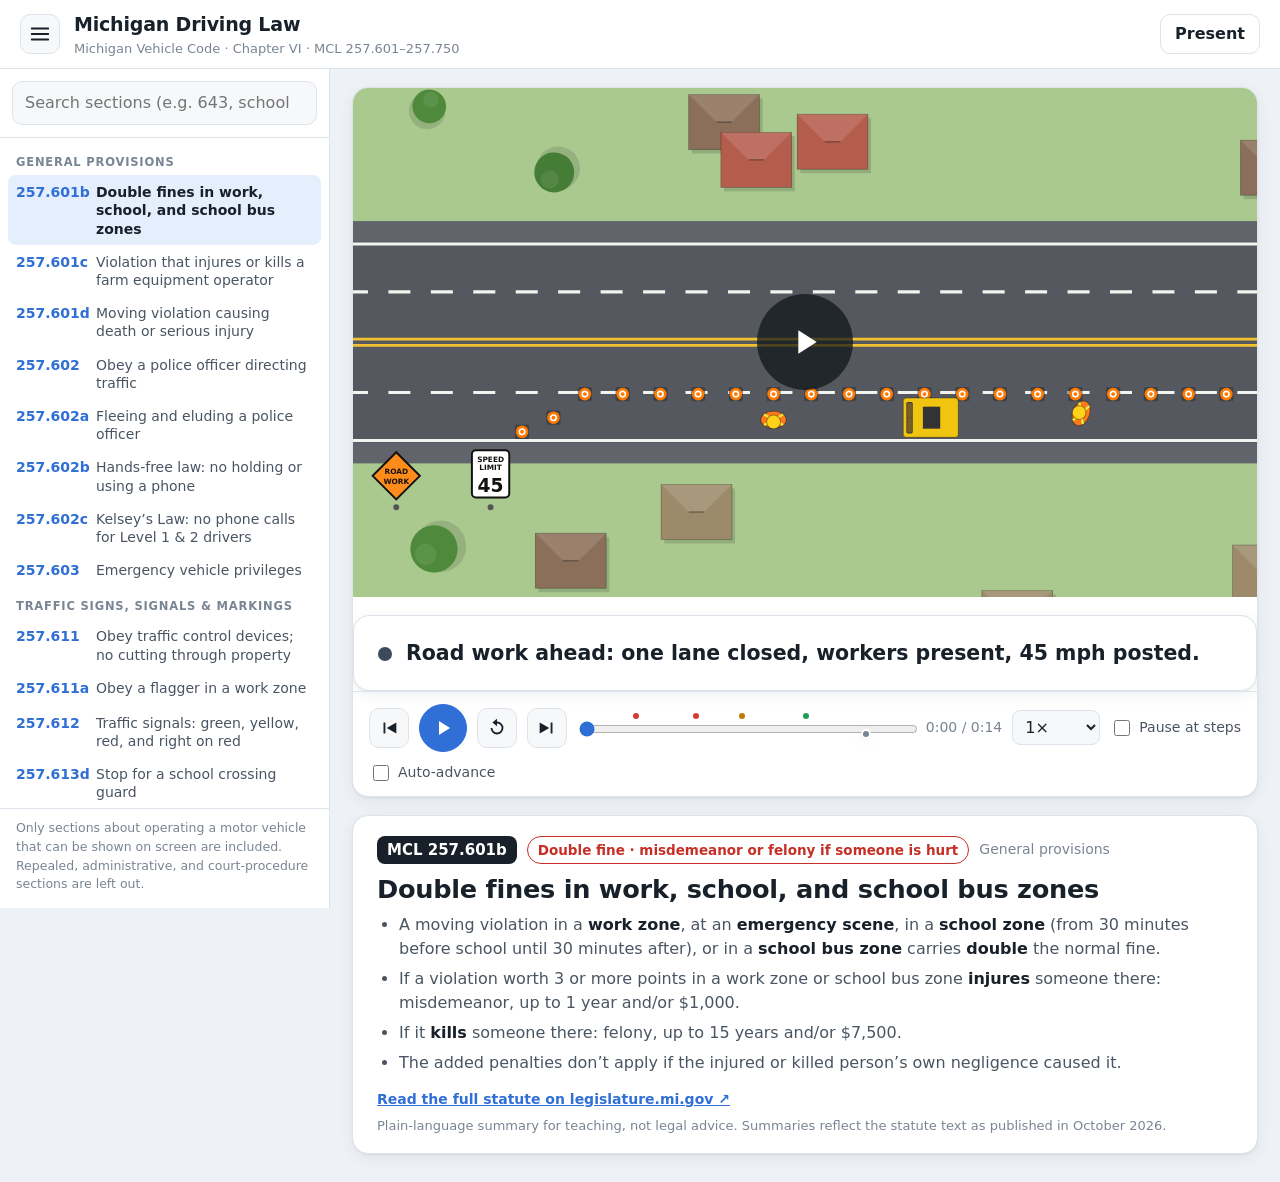
==== index.html @ d057d591 "Add animated walkthrough of MCL Chapter VI 114 narrated scenes covering MCL 257.601b-257.725, with p" ====
<!doctype html>
<html lang="en">
<head>
  <meta charset="utf-8">
  <meta name="viewport" content="width=device-width, initial-scale=1">
  <title>Michigan Driving Law</title>
  <meta name="description" content="Animated walkthrough of the Michigan Vehicle Code, Chapter VI (MCL 257.601 to 257.750), for classroom use.">
  <link rel="stylesheet" href="css/app.css?v=1">
</head>
<body>
  <header class="top">
    <button class="icon-btn nav-toggle" id="navToggle" aria-label="Show section list" aria-expanded="false">
      <svg viewBox="0 0 24 24" width="22" height="22" aria-hidden="true"><path d="M3 6h18M3 12h18M3 18h18" stroke="currentColor" stroke-width="2" stroke-linecap="round"/></svg>
    </button>
    <div class="brand">
      <div class="brand-title">Michigan Driving Law</div>
      <div class="brand-sub">Michigan Vehicle Code · Chapter VI · MCL 257.601–257.750</div>
    </div>
    <div class="top-actions">
      <button class="btn ghost" id="presentBtn" title="Presentation mode (F)">Present</button>
    </div>
  </header>

  <div class="layout">
    <aside class="nav" id="nav" aria-label="Sections">
      <div class="nav-search">
        <input id="search" type="search" placeholder="Search sections (e.g. 643, school bus)" autocomplete="off">
      </div>
      <div class="nav-list" id="navList"></div>
      <p class="nav-foot">Only sections about operating a motor vehicle that can be shown on screen are included. Repealed, administrative, and court-procedure sections are left out.</p>
    </aside>

    <main class="main" id="main">
      <div class="stage-card">
        <div class="stage-wrap">
          <svg id="stage" role="img" aria-label="Animated traffic scene"></svg>
          <button class="big-play" id="bigPlay" aria-label="Play">
            <svg viewBox="0 0 24 24" width="40" height="40" aria-hidden="true"><path d="M8 5v14l11-7z" fill="currentColor"/></svg>
          </button>
        </div>
        <div class="caption" id="caption" aria-live="polite"><span class="cap-dot"></span><span class="cap-text"></span></div>
        <div class="controls">
          <button class="icon-btn" id="prevSec" title="Previous section (←)" aria-label="Previous section">
            <svg viewBox="0 0 24 24" width="22" height="22" aria-hidden="true"><path d="M6 6h2v12H6zM20 6v12L9.5 12z" fill="currentColor"/></svg>
          </button>
          <button class="icon-btn primary" id="play" title="Play / pause (Space)" aria-label="Play">
            <svg class="i-play" viewBox="0 0 24 24" width="24" height="24" aria-hidden="true"><path d="M8 5v14l11-7z" fill="currentColor"/></svg>
            <svg class="i-pause" viewBox="0 0 24 24" width="24" height="24" aria-hidden="true"><path d="M6 5h4v14H6zM14 5h4v14h-4z" fill="currentColor"/></svg>
          </button>
          <button class="icon-btn" id="restart" title="Restart (R)" aria-label="Restart">
            <svg viewBox="0 0 24 24" width="22" height="22" aria-hidden="true"><path d="M12 5V2L7 6l5 4V7a5 5 0 1 1-5 5H5a7 7 0 1 0 7-7z" fill="currentColor"/></svg>
          </button>
          <button class="icon-btn" id="nextSec" title="Next section (→)" aria-label="Next section">
            <svg viewBox="0 0 24 24" width="22" height="22" aria-hidden="true"><path d="M16 6h2v12h-2zM4 6v12l10.5-6z" fill="currentColor"/></svg>
          </button>
          <div class="scrub">
            <div class="ticks" id="ticks"></div>
            <input id="scrub" type="range" min="0" max="10" step="0.01" value="0" aria-label="Scene time">
          </div>
          <span class="time" id="time">0:00</span>
          <select id="speed" aria-label="Playback speed" title="Playback speed">
            <option value="0.5">0.5×</option>
            <option value="0.75">0.75×</option>
            <option value="1" selected>1×</option>
            <option value="1.5">1.5×</option>
          </select>
          <label class="toggle" title="Pause at each new caption so you can discuss it">
            <input type="checkbox" id="stepMode"> <span>Pause at steps</span>
          </label>
          <label class="toggle" title="Go to the next section when this one ends">
            <input type="checkbox" id="autoNext"> <span>Auto-advance</span>
          </label>
        </div>
      </div>

      <section class="info" id="info">
        <div class="info-head">
          <span class="sec-badge" id="secBadge">MCL 257.601</span>
          <span class="chip" id="penalty"></span>
          <span class="div-name" id="divName"></span>
        </div>
        <h1 id="secTitle"></h1>
        <ul class="rules" id="rules"></ul>
        <p class="src">
          <a id="srcLink" href="#" target="_blank" rel="noopener">Read the full statute on legislature.mi.gov ↗</a>
          <span class="disclaimer">Plain-language summary for teaching, not legal advice. Summaries reflect the statute text as published in October 2026.</span>
        </p>
      </section>
    </main>
  </div>

  <script src="js/engine.js?v=1"></script>
  <script src="js/kit.js?v=1"></script>
  <script src="js/scenes/general.js?v=1"></script>
  <script src="js/scenes/signals.js?v=1"></script>
  <script src="js/scenes/accidents.js?v=1"></script>
  <script src="js/scenes/owi.js?v=1"></script>
  <script src="js/scenes/speed.js?v=1"></script>
  <script src="js/scenes/lanes.js?v=1"></script>
  <script src="js/scenes/rightofway.js?v=1"></script>
  <script src="js/scenes/motorcycles.js?v=1"></script>
  <script src="js/scenes/stops.js?v=1"></script>
  <script src="js/scenes/parking.js?v=1"></script>
  <script src="js/scenes/misc.js?v=1"></script>
  <script src="js/scenes/equipment.js?v=1"></script>
  <script src="js/scenes/size.js?v=1"></script>
  <script src="js/app.js?v=1"></script>
</body>
</html>
---- css/app.css ----
:root {
  --bg: #eef1f5;
  --panel: #ffffff;
  --panel-2: #f6f8fa;
  --ink: #18202a;
  --ink-2: #4a5563;
  --ink-3: #7a8594;
  --line: #dde3ea;
  --accent: #2f6fd6;
  --accent-ink: #ffffff;
  --sel: #e5eefc;
  --good: #1f9d55;
  --bad: #d63a2f;
  --warn: #c27a06;
  --info: #3b4a5c;
  --civil: #2f6fd6;
  --misd: #c27a06;
  --felony: #c62f25;
  --shadow: 0 1px 2px rgba(16, 24, 40, .06), 0 4px 16px rgba(16, 24, 40, .06);
  color-scheme: light;
}
@media (prefers-color-scheme: dark) {
  :root:not([data-theme="light"]) {
    --bg: #0f141a;
    --panel: #171d25;
    --panel-2: #1d242e;
    --ink: #e8edf3;
    --ink-2: #b3bdc9;
    --ink-3: #8592a2;
    --line: #2a3340;
    --accent: #5b93f0;
    --accent-ink: #0b1220;
    --sel: #1f2c42;
    --good: #3ec27a;
    --bad: #f0645a;
    --warn: #e7a33a;
    --info: #9fb0c4;
    --civil: #6aa0f5;
    --misd: #e7a33a;
    --felony: #f0645a;
    --shadow: 0 1px 2px rgba(0, 0, 0, .3), 0 6px 20px rgba(0, 0, 0, .25);
    color-scheme: dark;
  }
}
:root[data-theme="dark"] {
  --bg: #0f141a; --panel: #171d25; --panel-2: #1d242e; --ink: #e8edf3; --ink-2: #b3bdc9; --ink-3: #8592a2;
  --line: #2a3340; --accent: #5b93f0; --accent-ink: #0b1220; --sel: #1f2c42; --good: #3ec27a; --bad: #f0645a;
  --warn: #e7a33a; --info: #9fb0c4; --civil: #6aa0f5; --misd: #e7a33a; --felony: #f0645a;
  --shadow: 0 1px 2px rgba(0, 0, 0, .3), 0 6px 20px rgba(0, 0, 0, .25);
  color-scheme: dark;
}

* { box-sizing: border-box; }
html, body { margin: 0; height: 100%; }
body {
  background: var(--bg);
  color: var(--ink);
  font: 16px/1.5 system-ui, -apple-system, "Segoe UI", Roboto, Arial, sans-serif;
  display: flex; flex-direction: column;
}
button, input, select { font: inherit; color: inherit; }

/* Header */
.top {
  display: flex; align-items: center; gap: 14px;
  padding: 10px 20px; background: var(--panel); border-bottom: 1px solid var(--line);
  position: sticky; top: env(safe-area-inset-top, 0px); z-index: 20;
}
.brand-title { font-weight: 800; font-size: 19px; letter-spacing: -.01em; }
.brand-sub { color: var(--ink-3); font-size: 13px; }
.top-actions { margin-left: auto; display: flex; gap: 8px; }
.nav-toggle { display: none; }

.btn {
  border: 1px solid var(--line); background: var(--panel-2); border-radius: 10px;
  padding: 7px 14px; font-weight: 600; cursor: pointer;
}
.btn:hover { border-color: var(--accent); }
.btn.ghost { background: transparent; }

.icon-btn {
  display: inline-grid; place-items: center; width: 40px; height: 40px; border-radius: 10px;
  border: 1px solid var(--line); background: var(--panel-2); cursor: pointer; flex: none;
}
.icon-btn:hover { border-color: var(--accent); }
.icon-btn.primary { background: var(--accent); color: var(--accent-ink); border-color: var(--accent); width: 48px; height: 48px; border-radius: 50%; }
.icon-btn .i-pause { display: none; }
.playing .icon-btn .i-play { display: none; }
.playing .icon-btn .i-pause { display: block; }
:focus-visible { outline: 3px solid var(--accent); outline-offset: 2px; }

/* Layout */
.layout { flex: 1; display: grid; grid-template-columns: 330px minmax(0, 1fr); min-height: 0; }
.nav {
  border-right: 1px solid var(--line); background: var(--panel);
  display: flex; flex-direction: column; min-height: 0; height: calc(100vh - 61px); position: sticky; top: 61px;
}
.nav-search { padding: 12px; border-bottom: 1px solid var(--line); }
.nav-search input {
  width: 100%; padding: 9px 12px; border-radius: 10px; border: 1px solid var(--line); background: var(--panel-2);
}
.nav-list { overflow-y: auto; flex: 1; padding: 6px 8px 16px; }
.nav-group { margin-top: 10px; }
.nav-group h3 {
  font-size: 11.5px; text-transform: uppercase; letter-spacing: .07em; color: var(--ink-3);
  margin: 10px 8px 4px; font-weight: 700;
}
.nav-item {
  display: grid; grid-template-columns: 74px 1fr; gap: 6px; align-items: baseline;
  width: 100%; text-align: left; border: 0; background: transparent; padding: 7px 8px; border-radius: 8px; cursor: pointer;
}
.nav-item:hover { background: var(--panel-2); }
.nav-item.active { background: var(--sel); }
.nav-item .n { font-variant-numeric: tabular-nums; font-weight: 700; color: var(--accent); font-size: 14px; }
.nav-item .t { font-size: 14px; color: var(--ink-2); line-height: 1.3; }
.nav-item.active .t { color: var(--ink); font-weight: 600; }
.nav-foot { font-size: 12.5px; color: var(--ink-3); padding: 10px 16px 14px; margin: 0; border-top: 1px solid var(--line); }

.main { padding: 18px 22px 28px; min-width: 0; max-width: 1500px; width: 100%; margin: 0 auto; }

/* Stage */
.stage-card { background: var(--panel); border: 1px solid var(--line); border-radius: 16px; box-shadow: var(--shadow); overflow: hidden; }
.stage-wrap { position: relative; background: #20262e; }
#stage { display: block; width: 100%; aspect-ratio: 16 / 9; height: auto; }
.big-play {
  position: absolute; inset: 0; margin: auto; width: 96px; height: 96px; border-radius: 50%;
  border: 0; background: rgba(15, 20, 26, .72); color: #fff; cursor: pointer; display: grid; place-items: center;
  transition: opacity .2s, transform .2s;
}
.big-play:hover { transform: scale(1.05); }
.playing .big-play, .started .big-play { opacity: 0; pointer-events: none; }

.caption {
  display: flex; align-items: center; gap: 14px; min-height: 76px;
  padding: 14px 22px; border-top: 1px solid var(--line); background: var(--panel-2);
  font-size: clamp(18px, 1.6vw, 24px); font-weight: 650; line-height: 1.3;
}
.cap-dot { width: 14px; height: 14px; border-radius: 50%; background: var(--info); flex: none; }
.caption.good .cap-dot { background: var(--good); }
.caption.bad .cap-dot { background: var(--bad); }
.caption.warn .cap-dot { background: var(--warn); }
.caption.good .cap-text::before { content: "✓ "; color: var(--good); }
.caption.bad .cap-text::before { content: "✕ "; color: var(--bad); }

.controls {
  display: flex; align-items: center; gap: 10px; flex-wrap: wrap;
  padding: 12px 16px; border-top: 1px solid var(--line);
}
.scrub { position: relative; flex: 1 1 240px; min-width: 160px; padding-top: 8px; }
.scrub input { width: 100%; accent-color: var(--accent); }
.ticks { position: absolute; left: 8px; right: 8px; top: 0; height: 8px; }
.ticks button {
  position: absolute; top: 0; width: 10px; height: 10px; margin-left: -5px; border-radius: 50%;
  border: 2px solid var(--panel); background: var(--ink-3); padding: 0; cursor: pointer;
}
.ticks button.good { background: var(--good); }
.ticks button.bad { background: var(--bad); }
.ticks button.warn { background: var(--warn); }
.time { font-variant-numeric: tabular-nums; color: var(--ink-3); font-size: 14px; min-width: 76px; }
select { border: 1px solid var(--line); background: var(--panel-2); border-radius: 8px; padding: 6px 8px; }
.toggle { display: inline-flex; align-items: center; gap: 6px; font-size: 14px; color: var(--ink-2); cursor: pointer; user-select: none; }
.toggle input { accent-color: var(--accent); width: 16px; height: 16px; }

/* Info */
.info {
  margin-top: 18px; background: var(--panel); border: 1px solid var(--line); border-radius: 16px;
  padding: 20px 24px 18px; box-shadow: var(--shadow);
}
.info-head { display: flex; align-items: center; gap: 10px; flex-wrap: wrap; }
.sec-badge {
  font-weight: 800; font-variant-numeric: tabular-nums; background: var(--ink); color: var(--panel);
  padding: 3px 10px; border-radius: 8px; font-size: 15px;
}
.chip { padding: 3px 10px; border-radius: 999px; font-size: 13.5px; font-weight: 700; border: 1.5px solid currentColor; }
.chip.civil { color: var(--civil); }
.chip.misd { color: var(--misd); }
.chip.felony { color: var(--felony); }
.chip.mixed { color: var(--felony); }
.chip.none { color: var(--ink-3); }
.div-name { color: var(--ink-3); font-size: 14px; }
.info h1 { font-size: clamp(22px, 2vw, 30px); line-height: 1.2; margin: 10px 0 8px; letter-spacing: -.01em; }
.rules { margin: 0; padding-left: 22px; font-size: clamp(16px, 1.25vw, 19px); color: var(--ink-2); }
.rules li { margin: 6px 0; }
.rules li strong { color: var(--ink); }
.src { margin: 14px 0 0; display: flex; flex-wrap: wrap; gap: 6px 16px; align-items: baseline; font-size: 14px; }
.src a { color: var(--accent); font-weight: 600; }
.disclaimer { color: var(--ink-3); font-size: 13px; }

/* Presentation mode: stage fills the screen, nav hidden. */
body.present .nav, body.present .top { display: none; }
body.present .layout { grid-template-columns: 1fr; }
body.present .main { max-width: none; padding: 10px 14px; }
body.present .stage-card { border-radius: 10px; }
body.present #stage { max-height: calc(100vh - 230px); }
body.present .info { margin-top: 10px; padding: 12px 20px; }
body.present .info h1 { margin: 6px 0 4px; }

@media (max-width: 960px) {
  .layout { grid-template-columns: 1fr; }
  .nav-toggle { display: inline-grid; }
  .nav {
    position: fixed; top: 61px; left: 0; bottom: 0; width: min(88vw, 360px); height: auto; z-index: 30;
    transform: translateX(-100%); transition: transform .2s; box-shadow: var(--shadow);
  }
  body.nav-open .nav { transform: none; }
  .main { padding: 12px 16px 24px; }
  .brand-sub { display: none; }
  .controls { gap: 8px; }
  .toggle span { font-size: 13px; }
}
@media (max-width: 560px) {
  .time { display: none; }
  .big-play { width: 64px; height: 64px; }
  .caption { padding: 12px 16px; min-height: 64px; }
  .info { padding: 16px; }
}
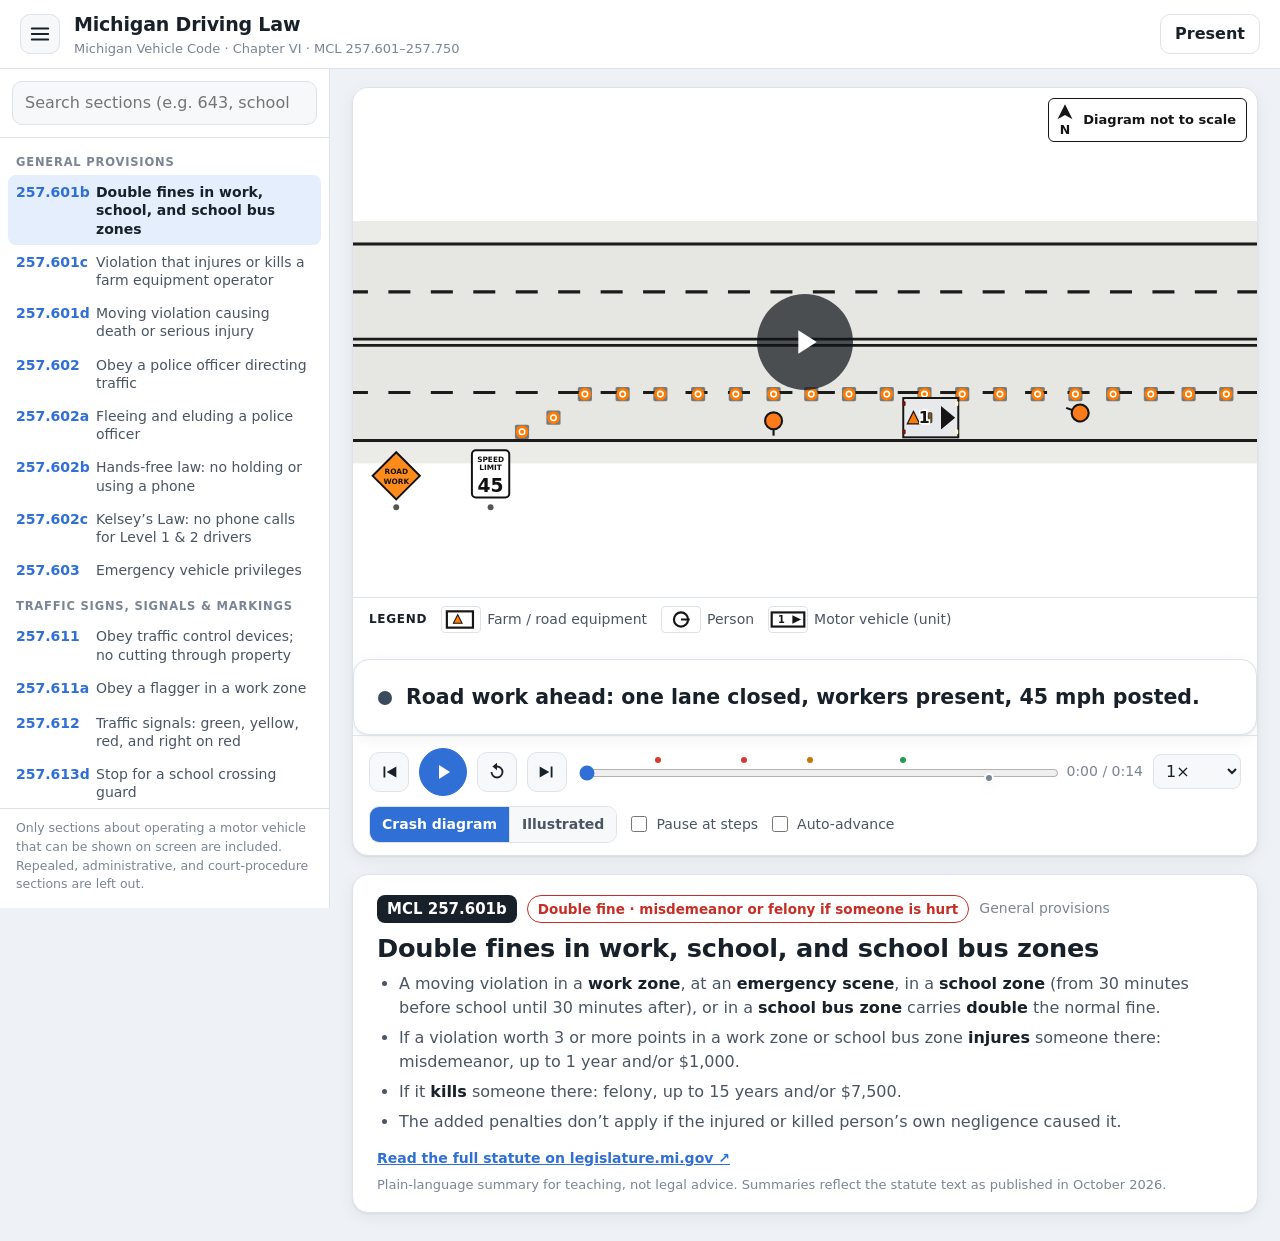
==== commit b0f6bc3d: "Draw road scenes as UD-10-style crash diagrams Adds a crash-diagram drawing style (now the default) " ====
--- a/index.html
+++ b/index.html
@@ -5,7 +5,7 @@
   <meta name="viewport" content="width=device-width, initial-scale=1">
   <title>Michigan Driving Law</title>
   <meta name="description" content="Animated walkthrough of the Michigan Vehicle Code, Chapter VI (MCL 257.601 to 257.750), for classroom use.">
-  <link rel="stylesheet" href="css/app.css?v=1">
+  <link rel="stylesheet" href="css/app.css?v=2">
 </head>
 <body>
   <header class="top">
@@ -34,10 +34,15 @@
       <div class="stage-card">
         <div class="stage-wrap">
           <svg id="stage" role="img" aria-label="Animated traffic scene"></svg>
+          <div class="diag-badge" id="diagBadge" hidden>
+            <svg viewBox="0 0 24 40" width="20" height="34" aria-hidden="true"><polygon points="12,1 21,19 12,14 3,19" fill="#151515"/><text x="12" y="37" text-anchor="middle" font-size="15" font-weight="800" fill="#151515" font-family="system-ui,Segoe UI,Arial">N</text></svg>
+            <span>Diagram not to scale</span>
+          </div>
           <button class="big-play" id="bigPlay" aria-label="Play">
             <svg viewBox="0 0 24 24" width="40" height="40" aria-hidden="true"><path d="M8 5v14l11-7z" fill="currentColor"/></svg>
           </button>
         </div>
+        <div class="legend" id="legend" hidden></div>
         <div class="caption" id="caption" aria-live="polite"><span class="cap-dot"></span><span class="cap-text"></span></div>
         <div class="controls">
           <button class="icon-btn" id="prevSec" title="Previous section (←)" aria-label="Previous section">
@@ -64,6 +69,10 @@
             <option value="1" selected>1×</option>
             <option value="1.5">1.5×</option>
           </select>
+          <div class="seg" role="group" aria-label="Drawing style">
+            <button type="button" id="viewDiagram" aria-pressed="true" title="Draw road scenes like a UD-10 crash diagram">Crash diagram</button>
+            <button type="button" id="viewArt" aria-pressed="false" title="Draw road scenes as color illustrations">Illustrated</button>
+          </div>
           <label class="toggle" title="Pause at each new caption so you can discuss it">
             <input type="checkbox" id="stepMode"> <span>Pause at steps</span>
           </label>
@@ -89,21 +98,21 @@
     </main>
   </div>
 
-  <script src="js/engine.js?v=1"></script>
-  <script src="js/kit.js?v=1"></script>
-  <script src="js/scenes/general.js?v=1"></script>
-  <script src="js/scenes/signals.js?v=1"></script>
-  <script src="js/scenes/accidents.js?v=1"></script>
-  <script src="js/scenes/owi.js?v=1"></script>
-  <script src="js/scenes/speed.js?v=1"></script>
-  <script src="js/scenes/lanes.js?v=1"></script>
-  <script src="js/scenes/rightofway.js?v=1"></script>
-  <script src="js/scenes/motorcycles.js?v=1"></script>
-  <script src="js/scenes/stops.js?v=1"></script>
-  <script src="js/scenes/parking.js?v=1"></script>
-  <script src="js/scenes/misc.js?v=1"></script>
-  <script src="js/scenes/equipment.js?v=1"></script>
-  <script src="js/scenes/size.js?v=1"></script>
-  <script src="js/app.js?v=1"></script>
+  <script src="js/engine.js?v=2"></script>
+  <script src="js/kit.js?v=2"></script>
+  <script src="js/scenes/general.js?v=2"></script>
+  <script src="js/scenes/signals.js?v=2"></script>
+  <script src="js/scenes/accidents.js?v=2"></script>
+  <script src="js/scenes/owi.js?v=2"></script>
+  <script src="js/scenes/speed.js?v=2"></script>
+  <script src="js/scenes/lanes.js?v=2"></script>
+  <script src="js/scenes/rightofway.js?v=2"></script>
+  <script src="js/scenes/motorcycles.js?v=2"></script>
+  <script src="js/scenes/stops.js?v=2"></script>
+  <script src="js/scenes/parking.js?v=2"></script>
+  <script src="js/scenes/misc.js?v=2"></script>
+  <script src="js/scenes/equipment.js?v=2"></script>
+  <script src="js/scenes/size.js?v=2"></script>
+  <script src="js/app.js?v=2"></script>
 </body>
 </html>
--- a/css/app.css
+++ b/css/app.css
@@ -130,6 +130,24 @@
 .big-play:hover { transform: scale(1.05); }
 .playing .big-play, .started .big-play { opacity: 0; pointer-events: none; }
 
+/* Crash-diagram furniture: north arrow + "not to scale" label on the stage, symbol legend under it. */
+.diag-badge {
+  position: absolute; top: 10px; right: 10px; display: flex; align-items: center; gap: 8px;
+  background: rgba(255, 255, 255, .92); color: #151515; border: 1.5px solid #151515; border-radius: 6px;
+  padding: 4px 10px 4px 6px; font-size: 13px; font-weight: 700; pointer-events: none;
+}
+.legend {
+  display: flex; flex-wrap: wrap; align-items: center; gap: 6px 14px;
+  padding: 8px 16px; border-top: 1px solid var(--line); font-size: 14px; color: var(--ink-2);
+}
+.legend .lg-title { font-weight: 800; color: var(--ink); text-transform: uppercase; letter-spacing: .06em; font-size: 12px; }
+.legend .lg-item { display: inline-flex; align-items: center; gap: 6px; }
+.legend svg { background: #fff; border-radius: 4px; border: 1px solid var(--line); flex: none; }
+.seg { display: inline-flex; border: 1px solid var(--line); border-radius: 10px; overflow: hidden; }
+.seg button { border: 0; background: var(--panel-2); padding: 7px 12px; font-size: 14px; font-weight: 600; color: var(--ink-2); cursor: pointer; }
+.seg button + button { border-left: 1px solid var(--line); }
+.seg button[aria-pressed="true"] { background: var(--accent); color: var(--accent-ink); }
+
 .caption {
   display: flex; align-items: center; gap: 14px; min-height: 76px;
   padding: 14px 22px; border-top: 1px solid var(--line); background: var(--panel-2);
